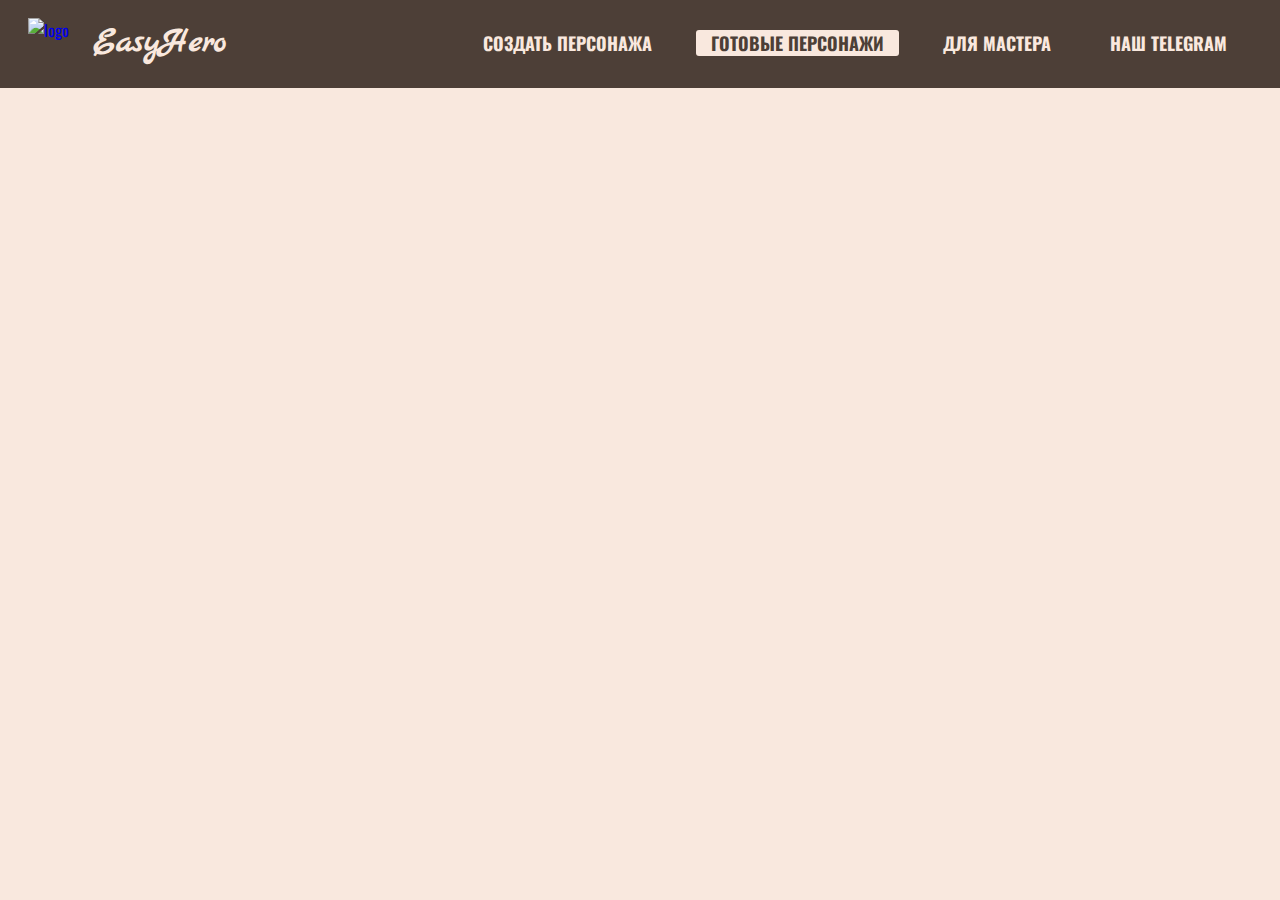
==== gallery.html @ eb961fc7 "footer + new pages" ====
<!DOCTYPE html>
<html lang="ru">
<head>
    <meta charset="UTF-8">
    <link rel="icon" href="img/favicon-light 150.png">
    <meta name="viewport" content="width=device-width, initial-scale=1.0">
    <title>Готовые персонажи</title>
    <link rel="stylesheet" href="styles.css">
    <script src="https://cdnjs.cloudflare.com/ajax/libs/html2pdf.js/0.9.2/html2pdf.bundle.min.js"></script>
</head>
<body>
    <header>
        <nav class="navbar">
            <div class="logo-div">
                <a href="index.html" class="logo">
                    <img class="logo-image" src="img/favicon-light.png" alt="logo" width="50px" height="50px">
                    <h1>EasyHero</h1>
                </a>
            </div>
            <input type="checkbox" id="menu-check" style="display: none;">
            <label for="menu-check" id="menu-label">
                <img src="img/menu.png" width="25px" height="25px" class="menubtn">
                </label>

            <ul class="navbar-list">
                <li> <a href="index.html">Создать персонажа</a></li>
                <li> <a href="#" class="active">Готовые персонажи</a></li>
                <li> <a href="masters.html" >Для мастера</a></li>
                <li> <a href="https://t.me/+w1LO0b42M2ZhMTAy" target="_blank" >Наш Telegram</a></li>
            </ul>

        </nav>
    </header>
</body>
---- styles.css ----
@import url(https://fonts.googleapis.com/css?family=Marck+Script);
@import url(https://fonts.googleapis.com/css?family=Oswald);
@import url(https://fonts.googleapis.com/css?family=Roboto);

/* Apply box-sizing to all elements */
* {
    box-sizing: border-box;
  }

p {
    font-family: 'Roboto';
}
  
  /* Also apply it to the before and after pseudo-elements */
  *::before,
  *::after {
    box-sizing: inherit;
  }


#pdf-content {
    display: none;
} 

.description {
    display: none;
}

.general {
    grid-area: general;
    /* border-width: 3px;
    border-style: solid;
    padding: 10px; */
}


#char-name {
    outline:#4D3F37;
    font-size: 15px;
    width: 100%;
    line-height: 25px;
    border-radius: 5px;
    border: 1px solid #4D3F37 ;
    background: transparent;
    padding: 5px;

}

#char-name:focus {
    outline-style: solid;
    outline-width: 2px;
    outline-color: #CC5803;
}

.char-name {
    grid-area: char-name;
}

.input-label {
    color: #1A1512;
    font-family: 'Roboto';
    font-weight: bold;

}



.char-img {
    grid-area: char-img;
    align-content: end;
}

#char-img {
    display: none;
}

.img-label {
    font-family: 'Roboto';
    display: inline-block;
    text-transform: uppercase;
    color: #F9E8DE;
    background: #4D3F37;
    text-align: center;
    padding: 10px 5px;
    font-size: 15px;
    user-select: none;
    cursor: poRoboto;
    border-radius: 10px;
    width: 100%;
    height: 37px;
}

.img-label:hover {
    background: #CC5803;
    opacity: 90%;
}

.img-label:active {
    transform: scale(0.9);
    background: #CC5803;
}

/* .img-label::after {
    background: #4D3F37;
} */

.race {
    grid-area: race;

}


#race {
    height: 37px;
    background: transparent;
    font-family: 'Roboto';
    font-size: 15px;
    align-self: flex-end;
    width: 100%;
    border-radius: 5px;
    border-color: #4D3F37;
}

#race:focus {
    outline-style: solid;
    outline-width: 2px;
    outline-color: #CC5803;
}

.class {
    grid-area: class;

}

#class {
    height: 37px;
    background: transparent;
    font-family: 'Roboto';
    font-size: 15px;
    align-self: flex-end;
    width: 100%;
    border-radius: 5px;
    border-color: #4D3F37;
}

#class:focus {
    outline-style: solid;
    outline-width: 2px;
    outline-color: #CC5803;
}

.weapon-select, .armor-select {
    height: 37px;
    background: transparent;
    font-family: 'Roboto';
    font-size: 15px;
    align-self: flex-end;
    width: 100%;
    border-radius: 5px;
    border-color: #4D3F37;
    margin-bottom: 10px;
}

select:focus {
    outline-style: solid;
    outline-width: 2px;
    outline-color: #CC5803;
}


#char-story {
    font-family: 'Roboto';
    width: 100%;  /* Full width */
    height: 130px;  /* Fixed height */
    font-size: 15px;
    box-sizing: border-box;  /* Ensures padding doesn’t affect width */
    resize: none;
    border-radius: 5px;
    border: 1px solid #4D3F37 ;
    background: transparent;
    padding: 5px;
    margin-bottom: -5px;
}
#char-story:focus {
    outline-style: solid;
    outline-width: 2px;
    outline-color: #CC5803;
}

.char-story {
    grid-area: char-story;
}

.input-story-label {
    color: #1A1512;
    font-family: 'Roboto';
    font-weight: bold;
}


#health {
    grid-area: health;
    margin-top: 5px;
}

#armor {
    grid-area: armor;
    margin-top: 5px;
}

#save-pdf {
    grid-area: save-pdf;

    display: inline-block;
    text-transform: uppercase;
    color: #F9E8DE;
    background: #CC5803;
    text-align: center;
    padding: 10px 5px;
    font-size: 15px;
    user-select: none;
    cursor: poRoboto;
    border-radius: 10px;
    width: 100%;
    height: 37px;
    border-style: none;
    font-family: 'Roboto';

}

#save-pdf:hover {
    opacity: 90%;
}

#save-pdf:active {
    transform: scale(0.9);
}



.general-container {
    display: grid;
    grid-template-areas:
    "char-name race class char-img"
    "char-story char-story char-story  health "
    "char-story char-story char-story  armor ";
    row-gap: 5px;
    column-gap: 5px;

}

/* .general-container {
    display: grid;
    grid-template-areas:
    "char-name  char-img . "
    "char-story  race health"
    "char-story  class armor";
    row-gap: 5px;
    column-gap: 5px;

} */



.abilities {
    grid-area: abilities;
    /* border-style: solid;
    border-width: 3px;
    border-color: red; */


}

.ab-header, .stat-header{
    margin-top: 0px;
    text-align: center;
    font-size: 16px;
    font-weight: 900;
    font-family: "Roboto";
}

.ab-header {
    margin-top: 15px;
    margin-bottom: 0px;
}

.ab-value, .stat-value{
    font-size: 25px;
    font-family: "Roboto";
    text-align: center;
    margin-top: 10px;
    margin-bottom: 10px;
}



.weapons {
    grid-area: weapons;
    width: auto;
    font-family: "Roboto";
    font-size: 16px;
}

.attack-bonus {
    font-family: "Oswald";
    font-size: 18px;
    margin: 0px;
}



.inventory {
    grid-area: inventory;
    font-family: "Roboto";
    font-size: 16px;
}

.specials {
    grid-area: specials;
    font-family: "Roboto";
    font-size: 16px;
}

.magic {
    grid-area: magic;
    font-family: "Roboto";
    font-size: 16px;
}

.magic-container {
    display: flex;
    flex-direction: row;
    flex-wrap: wrap;
    justify-content: space-around;

}

.armor {
    grid-area: armor;
    font-family: "Roboto";
    font-size: 16px;
}

.specials h4, .weapons h4, .inventory h4, .magic h4, .armor h4{
    font-family: "Oswald";
    margin-top: 5px;
    margin-bottom: 5px;
    font-size: 20px;
}

.specials p, .weapons p, .inventory p, .magic p, .armor p {
    font-family: "Roboto";
    font-size: 16px;
    margin-top: 5px;
    margin-bottom: 5px;
}

.ab-container{
    display: flex;
    flex-direction: row;
    flex-wrap: wrap;
    justify-content: space-around;

}

.ability {
    justify-content: center;
    width: 160px;
    display: grid;
    grid-template-areas: 
    "ab-header ab-header"
    "ab-value ab-value"
    "ab-value ab-value"
    "add substract"
    "saving-throw saving-throw";

}




.ab-header {
    grid-area: ab-header;
}

.ab-value {
    grid-area: ab-value;
}

.add {
    grid-area: add ;
}

.substract {
    grid-area: substract;
}

.add,.substract {
    background-color: #4D3F37;
    color: #F9E8DE;
    width: 50px;
    margin: 5px;
    border-radius: 3px;
    border: none;
    justify-self: center;
}

.add:hover, .substract:hover{
    opacity: 90%;
    background: #CC5803;
}
.add,.substract:focus {
    outline-color: #CC5803;
}   

.add:active,.substract:active{
    box-shadow: 0 1px 5px rgb(0 0 0 / 0.2);
    transform: scale(0.98);
    background-color: #CC5803;
}

.add:disabled, .substract:disabled{
    opacity: 40%;
    background: #4D3F37;
    
}



.saving-throw {
    grid-area: saving-throw;
    height: 20px;
    font-size: 15px;
    margin-bottom: 0px;
    font-family: "Roboto";
    text-align: center;
}

/* .builder {
    display: grid;
    grid-template-areas:
    "general  general"
    "abilities  abilities"
    "specials  weapons "
    "magic  inventory "
    ". armor"
    "save-pdf save-pdf ";
    row-gap: 10px;
    column-gap: 10px;
    grid-template-columns: 1fr 1fr;
} */

.builder {
    display: grid;
    grid-template-areas:
    "general general"
    "abilities abilities"
    "specials  weapons"
    "inventory   armor"
    "magic magic"
    "save-pdf save-pdf";
    row-gap: 10px;
    column-gap: 10px;
    grid-template-columns: 1fr 1fr;
}


main {
    background-color: #F9E8DE;
    padding: 10px;
}

body {
    background-color: #F9E8DE;
}

.navbar {
    background-color: #4D3F37;
    font-family: 'Oswald';
    padding-right: 15px;
    padding-left: 15px;
    display: flex;
    align-items: center;
    justify-content: space-between;
    margin-left: -10px;
    margin-right: -10px;
    margin-top: -10px;

}

.logo-image {
    display: inline-block;
    margin: 15px;
}

.logo {
    text-decoration: none;
    display: flex;
    align-items: center;
    justify-content: space-between;
    
}
.navbar-list li {
    list-style: none;
    display: inline-block;
}

.navbar-list a {
    color: #F9E8DE;
    text-decoration: none;
    font-size: 18px;
    font-weight: bold;
    margin-right: 25px;
    padding-left: 15px;
    padding-right: 15px;
    text-transform: uppercase;
    border-radius: 3px;

}

.logo a {
    text-decoration: none;
}

.navbar-list a.active, .navbar-list a:hover {
    background: #F9E8DE;
    color: #4D3F37;
    transition: .5s;

}

.font-weight-bold {
    font-weight: 900;
    color: #CC5803;

}

.menubtn {
    line-height: 80px;
    margin-right: 10px;
    cursor: poRoboto;
    display: none;

}

#dragon-select {
    display: inline;
    outline:#4D3F37;
    font-size: 15px;
    width: 100%;
    line-height: 25px;
    border-radius: 5px;
    border: 1px solid #4D3F37 ;
    background: transparent;
    padding: 5px;

}

#dragon-select:focus {
    outline-style: solid;
    outline-width: 2px;
    outline-color: #CC5803;
}


@media (max-width:1200px) {
    .navbar-list a {
        font-size: 15px;
        font-weight: bold;
        margin-right: 15px;
        text-transform: uppercase;
        border-radius: 3px;
    
    }

}


@media (max-width:874px) {
    .menubtn {
        display: block;
    }
    .navbar-list{
        position: fixed;
        width: 100%;
        height: 100vh;
        background: #4D3F37;
        top: 80px;
        left:-100%;
        text-align: center;
        transition: all .5s;

    }
    .navbar-list li {
        display: block;

    }
    .navbar-list li a {
        display: block;
        font-size: 20px;

    }
    #menu-check:checked ~ .navbar-list {
        left: 0;
    }

    

}

h1 {
    font-size: 35px;
    font-weight: 600;
    color: #F9E8DE;
    font-family: "Marck Script";
}

.section-header{
    font-family: "Oswald";
    color: #1A1512;
    font-weight: bold;
    font-size: 25px;
    margin-bottom: 10px;
    margin-top: 10px;
}


/* Страница-картчока для экспорта */

.page {
    padding: 15px;
    margin-bottom: 0px;
    background-color: white;
    background-image: url(img/background.jpg);
    font-family:'Oswald';
    width: 1750px;
    height: 1240px;
}

.page h4 {
    font-family: "Oswald";
    margin-top: 5px;
    margin-bottom: 5px;
    font-size: 20px;

}

.page p {
    font-family: "Roboto";
    font-size: 14px;
    margin-top: 0px;
    margin-bottom: 0px;
}


.page-header {
    grid-area: page-header;

}

.page-header h2 {
    font-family: 'Marck Script';
    font-size: 60px;
    text-align: center;
    margin: 20px;
}


#first-page {
    display: grid;
    grid-template-areas:
    "page-header page-header"
    "stats-container-page stats-container-page"
    "specials-container-page weapons-container-page"
    "specials-container-page inventory-container-page";
    grid-template-rows: 100px 300px auto auto;
    grid-template-columns: 2fr 1fr;
    gap: 10px 20px;
    height: 1240px;


}

#first-page select {
    display: none;

}

.stats-container-page {
    grid-area: stats-container-page;
    display: grid;
    grid-template-areas: "abilities-page health-and-armor ";
    grid-template-columns: 2fr 1fr;
    gap: 10px 20px;
}


.text-container-page {
    padding: 10px;
    border: solid;
    border-width: 5px;
    border-radius: 10px;
    position: relative;
    z-index: 1;
    backdrop-filter: blur(5px); /* The amount of blur in pixels */
    background-color: rgba(255, 255, 255, 0.083); /* Optional: a semi-transparent background to enhance the blur effect */
}

.container-page-header {
    font-family: "Oswald";
    font-size: 30px;
    margin-bottom: 5px;
    margin-top: 5px;

}

.specials-container-page {
    grid-area: specials-container-page;

}

#specials-page {
    display: grid;
}

.magic-container-page {
    grid-area: magic-container-page;
}

.charms-container-page {
    grid-area: charms-container-page;
}

.weapons-container-page {
    grid-area: weapons-container-page;
}

.inventory-container-page {
    grid-area: inventory-container-page;
}

.ab-container-page {
    grid-area: abilities-page;
    display: flex;
    flex-direction: row;
}

.health-and-armor-container-page {
    grid-area: health-and-armor;
    display: flex;
    flex-direction: row;
    justify-content: space-around;
}

.element-header-page {
    font-size: 20px;
    font-weight: bold;
    text-transform: uppercase;
    margin-bottom: 5px;
    grid-area: element-header-page;
}

.element-container-page {
    display: grid;
    grid-template-areas:
    "element-header-page"
    "element-value-page"
    "saving-throw-page"
    "skill-list";
    height: 300px;
    align-items: center;
    text-align: center;
    margin: 5px;
    row-gap: 0px;
    position: relative;
    z-index: 1;
    backdrop-filter: blur(5px); /* The amount of blur in pixels */
    background-color: rgba(255, 255, 255, 0.083); /* Optional: a semi-transparent background to enhance the blur effect */
    border-radius: 5px;
}

.other-element-container-page {
    display: grid;
    grid-template-areas:
    "element-header-page"
    "element-value-page";
    height: 180px;
    align-items: center;
    text-align: center;
    margin: 5px;
    row-gap: 0px;
}

.element-value-page {
    grid-area: element-value-page;
    background-image: url(img/award.png);
    background-size: 100% 100%;
    background-repeat: no-repeat;
    height: 150px;
    width: 150px;
    position:relative;
    place-self: center;
    line-height: 160px;
    font-size: 45px;
    color: rgb(0, 0, 0);
    font-weight: bold;

}

.saving-throw-page {
    grid-area: saving-throw-page;
    height: 20px;
    font-size: 15px;
    margin-bottom: 0px;
    font-family: "Oswald";
    text-align: center;
}

.skill-list {
    grid-area: skill-list;
    list-style-type: none;
    margin-left: 0px;
    margin-right: 0px;
    padding-inline-start: 0px;
    /* border: 5px;
    border-style: solid;
    border-color: brown; */
    margin-top: 5px;
    margin-bottom: 5px;
    height: 85px;
    font-family: "Roboto";
    font-size: 14px;
    text-align: center;
    justify-content: center;
}

#arm-value {
    background-image: url(img/shield.png);
    line-height: 145px;
    color: white;  
}

#initiative-value {
    background-image: url(img/award.png);
    line-height: 160px;
    color: rgb(0, 0, 0);  
}

#hits-value {
    background-image: url(img/like.png);
    line-height: 145px;
    color: white;
}

#cur-hits-value {
    background-image: url(img/like2.png);
}

/* Second page */
#second-page {
    display: grid;
    grid-template-areas:
    "image description";
    grid-template-columns: 1fr 1fr;
    height: 1240px;
}

#image-on-page {
    grid-area: image;
    margin-left: 0px;
    margin-right: 0px;
    padding: 10px;
    align-self: center;
    justify-self: center;
    max-width: 850px;
}

#description-on-page {
    grid-area: description;
    font-size: 20px;
}


#magic-page {
    display: grid;
    grid-template-areas:
    "magic-container-page"
    "notes";
    row-gap: 10px;
    grid-template-rows: 1fr 6fr;
}


#notes {
    grid-area: notes;
}

footer {
    background-color: #4D3F37;
    font-family: 'Roboto';
    padding: 15px;
    align-items: center;
    margin-left: -10px;
    margin-right: -10px;
    margin-bottom: -30px;
    margin-top: 20px;
    color: #F9E8DE;

}

.footer-list li {
    list-style: none;
    display: inline-block;
    margin-left: 5px;
    margin-right: 5px;

}

.footer-list {
    font-family: "Roboto";
    text-align: center;
    padding:0px;
    justify-content: space-around;
    
}

.footer-list a {
    color: #F9E8DE;
    text-decoration: none;
}

.footer-list a:hover {
    color: #CC5803;
    text-decoration: none;
}

.copyright {
    font-family: "Roboto";
    text-align: center;

}

.copyright a{
    color: #CC5803;
}

/* Адаптивная верстка */

@media (max-width: 768px) {
    .builder {
      grid-template-columns: 1fr;
      grid-template-areas:
      "general"
      "abilities"
      "specials"
      "magic"
      "weapons"
      "armor"
      "inventory"
      "save-pdf";
    }
  }

@media (max-width: 874px) {
    .abilities {
        display: flex;
        flex-direction: column;

    }
  }

@media (max-width: 874px) {
    .general-container {
        display: grid;
        grid-template-areas:
        "char-name char-name"
        "char-img char-img"
        "race class"
        "char-story char-story"
        "health armor";
        grid-template-columns: 1fr 1fr;

}}
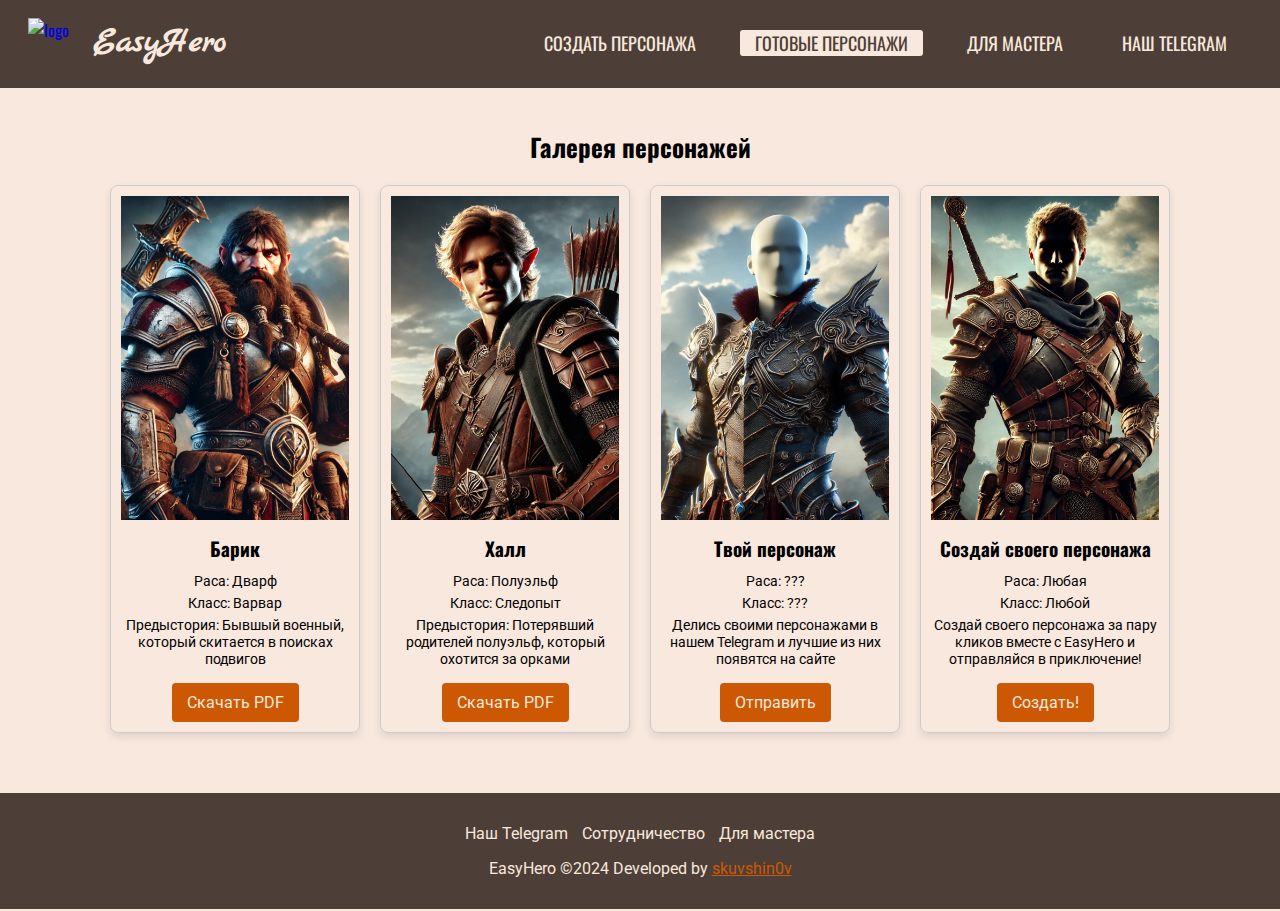
==== commit 02401e13: "final adjustments" ====
--- a/gallery.html
+++ b/gallery.html
@@ -4,9 +4,29 @@
     <meta charset="UTF-8">
     <link rel="icon" href="img/favicon-light 150.png">
     <meta name="viewport" content="width=device-width, initial-scale=1.0">
-    <title>Готовые персонажи</title>
+    <title>Создайте персонажа ДнД с EasyHero - Удобный конструктор для новичков</title>
+    <meta name="description" content="Быстро создайте уникального персонажа для Dungeons and Dragons с EasyHero. Идеально подходит для новичков. Начните свое приключение с нами!">
+    <meta name="author" content="skuvshin0v">
+    <meta name="keywords" content="EasyHero, создание персонажа, Dungeons and Dragons, ДнД, персонажи, классы, расы, мастер игры, RPG, инвентарь, оружие, броня, навыки, заклинания, предыстория">
     <link rel="stylesheet" href="styles.css">
     <script src="https://cdnjs.cloudflare.com/ajax/libs/html2pdf.js/0.9.2/html2pdf.bundle.min.js"></script>
+    <!-- Yandex.Metrika counter -->
+    <script type="text/javascript" >
+        (function(m,e,t,r,i,k,a){m[i]=m[i]||function(){(m[i].a=m[i].a||[]).push(arguments)};
+        m[i].l=1*new Date();
+        for (var j = 0; j < document.scripts.length; j++) {if (document.scripts[j].src === r) { return; }}
+        k=e.createElement(t),a=e.getElementsByTagName(t)[0],k.async=1,k.src=r,a.parentNode.insertBefore(k,a)})
+        (window, document, "script", "https://mc.yandex.ru/metrika/tag.js", "ym");
+    
+        ym(98618298, "init", {
+            clickmap:true,
+            trackLinks:true,
+            accurateTrackBounce:true,
+            webvisor:true
+        });
+    </script>
+    <noscript><div><img src="https://mc.yandex.ru/watch/98618298" style="position:absolute; left:-9999px;" alt="" /></div></noscript>
+    <!-- /Yandex.Metrika counter -->
 </head>
 <body>
     <header>
@@ -31,4 +51,57 @@
 
         </nav>
     </header>
+    <main>
+        <section class="gallery">
+            <h2>Галерея персонажей</h2>
+            <div class="gallery-container">
+                <div class="character-card">
+                    <img src="gallery/img/Барик.jpg" alt="Картинка персонажа" class="character-image">
+                    <h3 class="character-name">Барик</h3>
+                    <p class="character-race">Раса: Дварф</p>
+                    <p class="character-class">Класс: Варвар</p>
+                    <p class="character-story">Предыстория: Бывшый военный, который скитается в поисках подвигов</p>
+                    <a href="gallery/pdf/Барик, Дварф-Варвар - easyhero.online _ Лист персонажа.pdf" class="download-button" download>Скачать PDF</a>
+                </div>
+                <div class="character-card">
+                    <img src="gallery/img/Халл.jpg" alt="Картинка персонажа" class="character-image">
+                    <h3 class="character-name">Халл</h3>
+                    <p class="character-race">Раса: Полуэльф</p>
+                    <p class="character-class">Класс: Следопыт</p>
+                    <p class="character-story">Предыстория: Потерявший родителей полуэльф, который охотится за орками</p>
+                    <a href="gallery/pdf/Халл, Полуэльф-Следопыт - easyhero.online _ Лист персонажа.pdf" class="download-button" download>Скачать PDF</a>
+                </div>
+                <div class="character-card">
+                    <img src="gallery/img/unknown.jpg" alt="Картинка персонажа" class="character-image">
+                    <h3 class="character-name">Твой персонаж</h3>
+                    <p class="character-race">Раса: ???</p>
+                    <p class="character-class">Класс: ???</p>
+                    <p class="character-story">Делись своими персонажами в нашем Telegram и лучшие из них появятся на сайте</p>
+                    <a href="https://t.me/+rXpugUGwMDMwODIy" class="download-button" download>Отправить</a>
+                </div>
+                <div class="character-card">
+                    <img src="gallery/img/unknown2.jpg" alt="Картинка персонажа" class="character-image">
+                    <h3 class="character-name">Создай своего персонажа</h3>
+                    <p class="character-race">Раса: Любая</p>
+                    <p class="character-class">Класс: Любой </p>
+                    <p class="character-story">Создай своего персонажа за пару кликов вместе с EasyHero и отправляйся в приключение!</p>
+                    <a href="index.html" class="download-button" download>Создать!</a>
+                </div>
+
+
+
+            </div>
+        </section>
+
+    </main>
+    <footer id="footer">
+        <ul class="footer-list">
+            <li><a href="https://t.me/+w1LO0b42M2ZhMTAy" target="_blank">Наш Telegram</a></li>
+            <li><a href="https://t.me/skuvshin0v" target="_blank">Сотрудничество</a></li>
+            <li><a href="masters.html" target="_blank">Для мастера</a></li>
+        </ul>
+        <div class="copyright">
+        <p>EasyHero &copy;2024 Developed by <a href="https://t.me/+rXpugUGwMDMwODIy" target="_blank">skuvshin0v</a></p>
+        </div>
+    </footer>
 </body>--- a/styles.css
+++ b/styles.css
@@ -1,6 +1,7 @@
 @import url(https://fonts.googleapis.com/css?family=Marck+Script);
 @import url(https://fonts.googleapis.com/css?family=Oswald);
 @import url(https://fonts.googleapis.com/css?family=Roboto);
+
 
 /* Apply box-sizing to all elements */
 * {
@@ -59,8 +60,6 @@
 .input-label {
     color: #1A1512;
     font-family: 'Roboto';
-    font-weight: bold;
-
 }
 
 
@@ -194,7 +193,6 @@
 .input-story-label {
     color: #1A1512;
     font-family: 'Roboto';
-    font-weight: bold;
 }
 
 
@@ -325,14 +323,6 @@
     grid-area: magic;
     font-family: "Roboto";
     font-size: 16px;
-}
-
-.magic-container {
-    display: flex;
-    flex-direction: row;
-    flex-wrap: wrap;
-    justify-content: space-around;
-
 }
 
 .armor {
@@ -509,7 +499,6 @@
     color: #F9E8DE;
     text-decoration: none;
     font-size: 18px;
-    font-weight: bold;
     margin-right: 25px;
     padding-left: 15px;
     padding-right: 15px;
@@ -566,7 +555,6 @@
 @media (max-width:1200px) {
     .navbar-list a {
         font-size: 15px;
-        font-weight: bold;
         margin-right: 15px;
         text-transform: uppercase;
         border-radius: 3px;
@@ -618,7 +606,6 @@
 .section-header{
     font-family: "Oswald";
     color: #1A1512;
-    font-weight: bold;
     font-size: 25px;
     margin-bottom: 10px;
     margin-top: 10px;
@@ -672,8 +659,9 @@
     "page-header page-header"
     "stats-container-page stats-container-page"
     "specials-container-page weapons-container-page"
-    "specials-container-page inventory-container-page";
-    grid-template-rows: 100px 300px auto auto;
+    "specials-container-page inventory-container-page"
+    "page-footer page-footer";
+    grid-template-rows: 100px 300px auto auto 15px;
     grid-template-columns: 2fr 1fr;
     gap: 10px 20px;
     height: 1240px;
@@ -754,7 +742,6 @@
 
 .element-header-page {
     font-size: 20px;
-    font-weight: bold;
     text-transform: uppercase;
     margin-bottom: 5px;
     grid-area: element-header-page;
@@ -803,7 +790,6 @@
     line-height: 160px;
     font-size: 45px;
     color: rgb(0, 0, 0);
-    font-weight: bold;
 
 }
 
@@ -893,6 +879,16 @@
 
 #notes {
     grid-area: notes;
+}
+
+.page-footer {
+    grid-area: page-footer;
+    font-family: 'Roboto';
+    font-size: 15px;
+    color: #4D3F37;
+    text-align: center;
+    height: 15px ;
+    margin: 0px;
 }
 
 footer {
@@ -980,4 +976,112 @@
         "health armor";
         grid-template-columns: 1fr 1fr;
 
-}}+}}
+
+
+/* Masters page */
+.faq {
+    margin: 20px 0;
+}
+
+.faq-item {
+    margin: 10px 0;
+}
+
+.faq-question {
+    background-color: #4D3F37;
+    color: #F9E8DE;
+    border: none;
+    padding: 10px;
+    cursor: pointer;
+    width: 100%;
+    text-align: left;
+    border-radius: 10px;
+    font-size: 20px;
+    font-family: "Oswald";
+}
+
+.faq-answer {
+    display: none; /* Скрываем ответ по умолчанию */
+    padding: 10px;
+    background-color: #F9E8DE;
+    border: 1px solid #4D3F37;
+    border-radius: 10px;
+    margin-top: 5px;
+    color: #1A1512;
+
+}
+
+.faq h2, .gallery h2 {
+    font-family: "Oswald";
+    font-size: 25px;
+    margin-bottom: 10px;
+    margin-top: 10px;
+
+}
+
+
+.gallery {
+    padding: 20px;
+    text-align: center;
+}
+
+.gallery-container {
+    display: flex;
+    flex-wrap: wrap;
+    justify-content: center;
+}
+
+.character-card {
+    border: 1px solid #ccc;
+    border-radius: 8px;
+    padding: 10px;
+    margin: 10px;
+    width: 250px; /* или 100% для мобильной версии */
+    box-shadow: 0 4px 8px rgba(0, 0, 0, 0.1);
+    transition: transform 0.2s;
+}
+
+.character-card:hover {
+    transform: scale(1.05);
+}
+
+.character-image {
+    width: 100%;
+    height: auto; /* Обеспечивает адаптивность изображения */
+}
+
+.character-name {
+    font-family: 'Oswald';
+    font-size: 1.2em;
+    margin: 10px 0;
+}
+
+.character-race,
+.character-class,
+.character-story {
+    font-size: 0.9em;
+    margin: 5px 0;
+}
+
+.download-button {
+    display: inline-block;
+    margin-top: 10px;
+    padding: 10px 15px;
+    background-color: #CC5803;
+    color: #F9E8DE;
+    text-decoration: none;
+    border-radius: 4px;
+    font-family: 'Roboto';
+}
+
+.download-button:hover {
+    background-color: #cc5703d4;
+}
+
+@media (max-width: 600px) {
+    .character-card {
+        width: 100%; /* Полная ширина на мобильных устройствах */
+    }
+}
+  